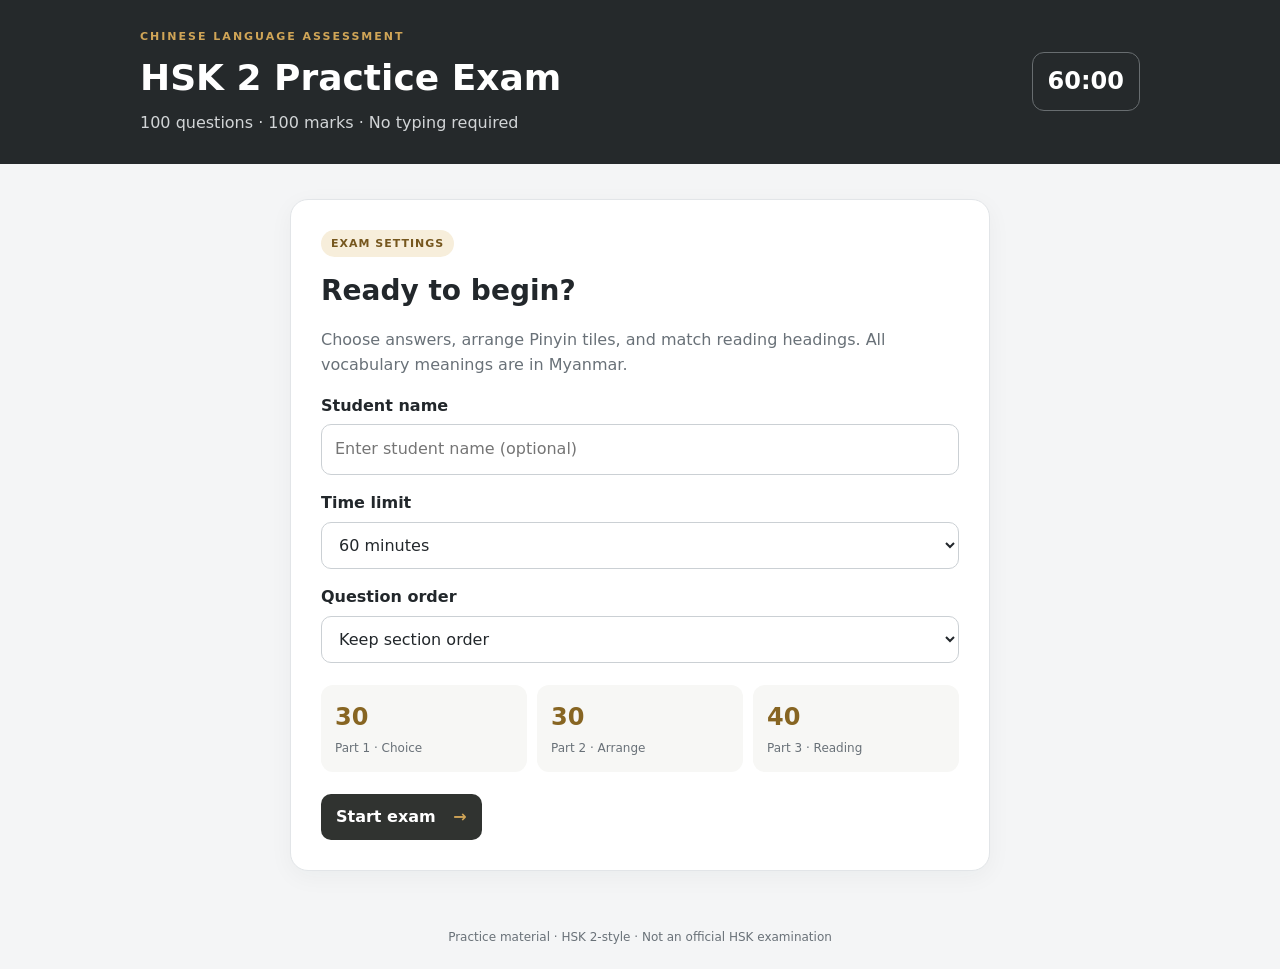
==== index.html @ 3799f6e6 "Add files via upload" ====
<!doctype html>
<html lang="en">
<head>
<meta charset="utf-8"><meta name="viewport" content="width=device-width,initial-scale=1">
<title>Chinese HSK 2 Practice Exam</title><link rel="stylesheet" href="style.css">
</head>
<body>
<header class="top"><div><div class="eyebrow">CHINESE LANGUAGE ASSESSMENT</div><h1>HSK 2 Practice Exam</h1><p>100 questions · 100 marks · No typing required</p></div><div class="clock" id="clock">60:00</div></header>
<main>
<section id="setup" class="panel setup">
 <span class="pill">EXAM SETTINGS</span><h2>Ready to begin?</h2><p>Choose answers, arrange Pinyin tiles, and match reading headings. All vocabulary meanings are in Myanmar.</p>
 <label for="studentName">Student name</label><input id="studentName" placeholder="Enter student name (optional)">
 <label for="duration">Time limit</label><select id="duration"><option value="60">60 minutes</option><option value="45">45 minutes</option><option value="90">90 minutes</option></select>
 <label for="order">Question order</label><select id="order"><option value="original">Keep section order</option><option value="mixed">Shuffle within sections</option></select>
 <div class="structure"><div><b>30</b><span>Part 1 · Choice</span></div><div><b>30</b><span>Part 2 · Arrange</span></div><div><b>40</b><span>Part 3 · Reading</span></div></div>
 <button id="start" class="primary">Start exam <span>→</span></button>
</section>
<section id="exam" class="hidden">
 <div class="exam-head panel"><div><div class="pill" id="partPill">PART 1</div><h2 id="qTitle">Question</h2><p id="studentDisplay"></p><p id="qInstruction"></p></div></div>
 <div class="progress"><div id="progressFill"></div></div>
 <nav id="sectionTabs" class="tabs"></nav>
 <article class="panel question-panel">
 <div class="qmeta"><span id="qCounter">Question 1 of 100</span><span id="markPill">1 mark</span></div>
 <div id="passage" class="passage hidden"></div>
 <div id="answerArea"></div>
 <div class="navigation"><button id="previous" class="secondary">← Previous</button><button id="unanswered" class="secondary">Find unanswered</button><button id="next" class="primary">Next →</button></div>
 </article>
 <div class="submit-row"><span>Answers are saved automatically in this open exam.</span><button id="submit" class="danger">Submit exam</button></div>
</section>
<section id="results" class="hidden">
 <div class="panel result-hero"><span class="pill">EXAM REPORT</span><h2 id="resultTitle">Student report</h2><div class="big-score"><b id="finalScore">0</b><span>/ 100</span></div><h3 id="grade"></h3><p id="summaryText"></p>
 <div class="stats"><div><b id="correctTotal">0</b><span>Correct</span></div><div><b id="wrongTotal">0</b><span>Incorrect / blank</span></div><div><b id="percentTotal">0%</b><span>Percentage</span></div></div>
 <button id="print" class="primary">Print / Save as PDF</button> <button id="again" class="secondary">Back to setup</button></div>
 <div class="panel"><h2>Answer review</h2><div id="answerReview"></div></div>
</section>
</main><footer>Practice material · HSK 2-style · Not an official HSK examination</footer>
<script src="app.js"></script>
</body></html>
---- style.css ----
*{box-sizing:border-box} :root{--ink:#22272b;--muted:#697178;--gold:#d0a557;--bg:#f4f5f6;--panel:#fff;--line:#e2e5e8;--green:#18794e;--red:#b42332}
body{margin:0;background:var(--bg);color:var(--ink);font:16px/1.55 system-ui,-apple-system,"Segoe UI",sans-serif}.top{background:#25292b;color:white;padding:28px max(20px,calc((100% - 1000px)/2));display:flex;align-items:center;justify-content:space-between;gap:20px}.eyebrow{font-size:11px;letter-spacing:2px;color:var(--gold);font-weight:800}.top h1{margin:5px 0;font-size:clamp(25px,4vw,36px)}.top p{margin:0;color:#d2d5d7}.clock{font-size:24px;font-weight:800;border:1px solid #686d70;border-radius:12px;padding:10px 15px;white-space:nowrap}main{max-width:1000px;margin:26px auto;padding:0 16px}.panel{background:var(--panel);border:1px solid var(--line);border-radius:18px;padding:clamp(18px,3vw,30px);box-shadow:0 6px 24px #1b27300b;margin-bottom:18px}.setup{max-width:700px;margin:35px auto}.pill{display:inline-block;background:#f7eedb;color:#76571e;border-radius:999px;padding:5px 10px;font-size:11px;font-weight:800;letter-spacing:1px}.setup h2,.result-hero h2{font-size:28px;margin:12px 0 5px}.setup p{color:var(--muted)}label{display:block;font-weight:700;margin:16px 0 6px}input,select{width:100%;font:inherit;padding:12px 13px;border:1px solid #cbd0d4;border-radius:10px;background:white;color:var(--ink)}button{font:inherit;font-weight:700;border:0;border-radius:10px;padding:11px 15px;cursor:pointer;transition:transform .1s,background .15s}button:active{transform:scale(.98)}button:disabled{opacity:.4;cursor:not-allowed}.primary{background:#303330;color:white}.primary:hover{background:#454a45}.primary span{margin-left:12px;color:var(--gold)}.secondary{background:#eef0f2;color:#30363b}.danger{background:#a82b38;color:white}.structure{display:grid;grid-template-columns:repeat(3,1fr);gap:10px;margin:22px 0}.structure div,.stats div{display:flex;flex-direction:column;gap:3px;padding:14px;background:#f7f7f5;border-radius:12px}.structure b{font-size:24px;color:#876522}.structure span{font-size:12px;color:var(--muted)}.hidden{display:none!important}.exam-head{display:flex;justify-content:space-between;align-items:flex-start;gap:16px}.exam-head h2{margin:12px 0 4px}.exam-head p{margin:0;color:var(--muted)}.scorebox{text-align:right;min-width:110px}.scorebox b{display:block;font-size:30px}.scorebox span{font-size:11px;color:var(--muted)}.progress{height:7px;border-radius:99px;background:#e0e3e5;overflow:hidden;margin:0 0 14px}.progress div{height:100%;width:0;background:var(--gold);transition:width .2s}.tabs{display:flex;gap:8px;overflow-x:auto;padding:2px 0 14px}.tabs button{background:#e9ecee;white-space:nowrap;font-size:13px}.tabs button.active{background:#303330;color:#fff}.qmeta{display:flex;justify-content:space-between;color:var(--muted);font-size:13px;margin-bottom:16px}.qmeta span:last-child{background:#f5f0e5;padding:3px 8px;border-radius:7px;color:#76571e}.passage{background:#f7f8f8;border-left:4px solid var(--gold);padding:16px 18px;border-radius:8px;margin:0 0 22px;font-size:17px;line-height:1.9}.choice-grid{display:grid;grid-template-columns:1fr 1fr;gap:12px}.choice{display:flex;align-items:center;text-align:left;gap:12px;background:#fff;border:1px solid #dfe3e6;padding:15px;min-height:62px;color:var(--ink);font-weight:500}.choice:hover{border-color:#c39a48;background:#fffdf8}.choice.selected{border:2px solid #a77d2f;background:#fbf5e8}.letter{display:grid;place-items:center;flex:0 0 30px;height:30px;border-radius:8px;background:#eef0f2;font-weight:800;font-size:13px}.translation-prompt{font-size:20px;line-height:1.9;background:#f7f8f8;padding:18px;border-radius:10px}.hint{font-size:13px;color:var(--muted)}.tile-bank,.sentence-drop{display:flex;flex-wrap:wrap;gap:10px;min-height:64px;padding:14px;border:1px dashed #c9ced2;border-radius:12px;margin:12px 0}.tile-bank{background:#f8f9f9}.sentence-drop{background:#fffcf5;border-color:#d7b56d}.tile{background:white;border:1px solid #d8dde0;box-shadow:0 2px 0 #dfe2e4;padding:10px 14px;touch-action:manipulation}.tile.placed{background:#f6e9c9;border-color:#d0a557}.navigation{display:flex;gap:8px;justify-content:space-between;flex-wrap:wrap;margin-top:28px;padding-top:20px;border-top:1px solid var(--line)}.submit-row{display:flex;align-items:center;justify-content:space-between;gap:12px;color:var(--muted);font-size:13px;margin:10px 0 28px}.result-hero{text-align:center}.big-score{display:flex;justify-content:center;align-items:baseline;gap:7px;margin:18px 0}.big-score b{font-size:64px;line-height:1}.big-score span{font-size:22px;color:var(--muted)}.stats{display:grid;grid-template-columns:repeat(3,1fr);gap:10px;margin:24px 0}.stats b{font-size:24px}.stats span{color:var(--muted);font-size:12px}.review-item{padding:14px 0;border-bottom:1px solid var(--line);overflow-wrap:anywhere}.review-item p{margin:5px 0;font-size:14px}.right{color:var(--green)}.wrong{color:var(--red)}footer{text-align:center;color:var(--muted);font-size:12px;padding:22px} @media(max-width:600px){.top{padding:20px 16px;align-items:flex-start}.clock{font-size:18px;padding:8px 10px}.top p{font-size:13px}.choice-grid{grid-template-columns:1fr}.exam-head{flex-direction:column}.scorebox{text-align:left}.structure span{font-size:11px}.navigation button{flex:1}.submit-row{align-items:flex-start;flex-direction:column}.panel{border-radius:14px}.big-score b{font-size:54px}}@media print{body{background:white}.top,#setup,#exam,footer,#print,#again{display:none!important}main{max-width:none;margin:0;padding:0}.panel{box-shadow:none;border:0}.review-item{break-inside:avoid}}
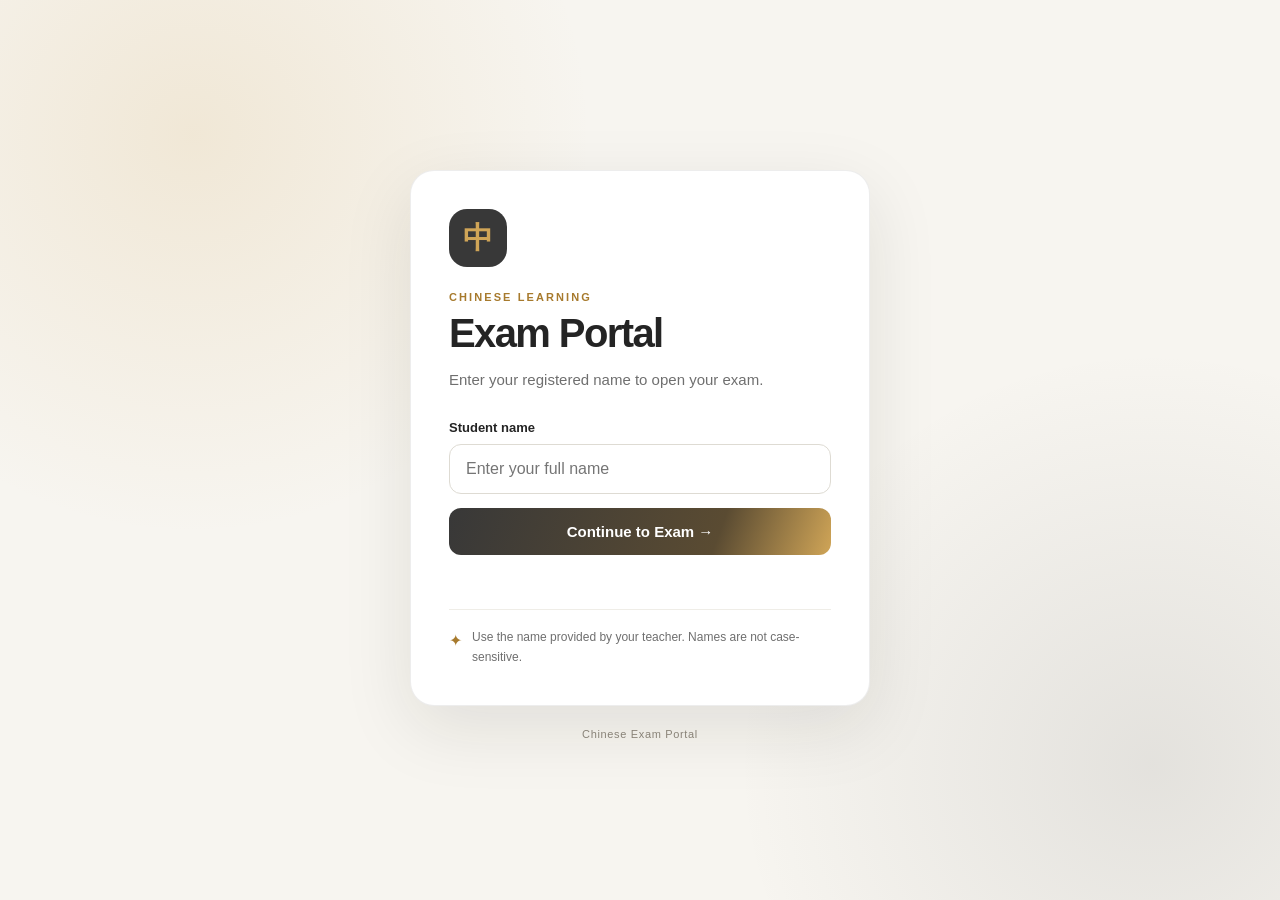
==== commit 6fa56d8e: "Add files via upload" ====
--- a/index.html
+++ b/index.html
@@ -1,38 +1,34 @@
-<!doctype html>
+<!DOCTYPE html>
 <html lang="en">
 <head>
-<meta charset="utf-8"><meta name="viewport" content="width=device-width,initial-scale=1">
-<title>Chinese HSK 2 Practice Exam</title><link rel="stylesheet" href="style.css">
+  <meta charset="UTF-8">
+  <meta name="viewport" content="width=device-width, initial-scale=1.0">
+  <title>Chinese Exam Portal</title>
+  <link rel="stylesheet" href="style.css">
 </head>
 <body>
-<header class="top"><div><div class="eyebrow">CHINESE LANGUAGE ASSESSMENT</div><h1>HSK 2 Practice Exam</h1><p>100 questions · 100 marks · No typing required</p></div><div class="clock" id="clock">60:00</div></header>
-<main>
-<section id="setup" class="panel setup">
- <span class="pill">EXAM SETTINGS</span><h2>Ready to begin?</h2><p>Choose answers, arrange Pinyin tiles, and match reading headings. All vocabulary meanings are in Myanmar.</p>
- <label for="studentName">Student name</label><input id="studentName" placeholder="Enter student name (optional)">
- <label for="duration">Time limit</label><select id="duration"><option value="60">60 minutes</option><option value="45">45 minutes</option><option value="90">90 minutes</option></select>
- <label for="order">Question order</label><select id="order"><option value="original">Keep section order</option><option value="mixed">Shuffle within sections</option></select>
- <div class="structure"><div><b>30</b><span>Part 1 · Choice</span></div><div><b>30</b><span>Part 2 · Arrange</span></div><div><b>40</b><span>Part 3 · Reading</span></div></div>
- <button id="start" class="primary">Start exam <span>→</span></button>
-</section>
-<section id="exam" class="hidden">
- <div class="exam-head panel"><div><div class="pill" id="partPill">PART 1</div><h2 id="qTitle">Question</h2><p id="studentDisplay"></p><p id="qInstruction"></p></div></div>
- <div class="progress"><div id="progressFill"></div></div>
- <nav id="sectionTabs" class="tabs"></nav>
- <article class="panel question-panel">
- <div class="qmeta"><span id="qCounter">Question 1 of 100</span><span id="markPill">1 mark</span></div>
- <div id="passage" class="passage hidden"></div>
- <div id="answerArea"></div>
- <div class="navigation"><button id="previous" class="secondary">← Previous</button><button id="unanswered" class="secondary">Find unanswered</button><button id="next" class="primary">Next →</button></div>
- </article>
- <div class="submit-row"><span>Answers are saved automatically in this open exam.</span><button id="submit" class="danger">Submit exam</button></div>
-</section>
-<section id="results" class="hidden">
- <div class="panel result-hero"><span class="pill">EXAM REPORT</span><h2 id="resultTitle">Student report</h2><div class="big-score"><b id="finalScore">0</b><span>/ 100</span></div><h3 id="grade"></h3><p id="summaryText"></p>
- <div class="stats"><div><b id="correctTotal">0</b><span>Correct</span></div><div><b id="wrongTotal">0</b><span>Incorrect / blank</span></div><div><b id="percentTotal">0%</b><span>Percentage</span></div></div>
- <button id="print" class="primary">Print / Save as PDF</button> <button id="again" class="secondary">Back to setup</button></div>
- <div class="panel"><h2>Answer review</h2><div id="answerReview"></div></div>
-</section>
-</main><footer>Practice material · HSK 2-style · Not an official HSK examination</footer>
-<script src="app.js"></script>
-</body></html>+  <main class="page">
+    <section class="portal-card">
+      <div class="brand-mark" aria-hidden="true">中</div>
+      <p class="eyebrow">CHINESE LEARNING</p>
+      <h1>Exam Portal</h1>
+      <p class="subtitle">Enter your registered name to open your exam.</p>
+
+      <form id="examForm" autocomplete="off">
+        <label for="studentName">Student name</label>
+        <input id="studentName" name="studentName" type="text"
+               placeholder="Enter your full name" required>
+        <button type="submit">Continue to Exam <span aria-hidden="true">→</span></button>
+        <p id="message" class="message" role="status" aria-live="polite"></p>
+      </form>
+
+      <div class="help-note">
+        <span class="lock-icon" aria-hidden="true">✦</span>
+        Use the name provided by your teacher. Names are not case-sensitive.
+      </div>
+    </section>
+    <footer>Chinese Exam Portal</footer>
+  </main>
+  <script src="app.js"></script>
+</body>
+</html>
--- a/style.css
+++ b/style.css
@@ -1,2 +1,168 @@
-*{box-sizing:border-box} :root{--ink:#22272b;--muted:#697178;--gold:#d0a557;--bg:#f4f5f6;--panel:#fff;--line:#e2e5e8;--green:#18794e;--red:#b42332}
-body{margin:0;background:var(--bg);color:var(--ink);font:16px/1.55 system-ui,-apple-system,"Segoe UI",sans-serif}.top{background:#25292b;color:white;padding:28px max(20px,calc((100% - 1000px)/2));display:flex;align-items:center;justify-content:space-between;gap:20px}.eyebrow{font-size:11px;letter-spacing:2px;color:var(--gold);font-weight:800}.top h1{margin:5px 0;font-size:clamp(25px,4vw,36px)}.top p{margin:0;color:#d2d5d7}.clock{font-size:24px;font-weight:800;border:1px solid #686d70;border-radius:12px;padding:10px 15px;white-space:nowrap}main{max-width:1000px;margin:26px auto;padding:0 16px}.panel{background:var(--panel);border:1px solid var(--line);border-radius:18px;padding:clamp(18px,3vw,30px);box-shadow:0 6px 24px #1b27300b;margin-bottom:18px}.setup{max-width:700px;margin:35px auto}.pill{display:inline-block;background:#f7eedb;color:#76571e;border-radius:999px;padding:5px 10px;font-size:11px;font-weight:800;letter-spacing:1px}.setup h2,.result-hero h2{font-size:28px;margin:12px 0 5px}.setup p{color:var(--muted)}label{display:block;font-weight:700;margin:16px 0 6px}input,select{width:100%;font:inherit;padding:12px 13px;border:1px solid #cbd0d4;border-radius:10px;background:white;color:var(--ink)}button{font:inherit;font-weight:700;border:0;border-radius:10px;padding:11px 15px;cursor:pointer;transition:transform .1s,background .15s}button:active{transform:scale(.98)}button:disabled{opacity:.4;cursor:not-allowed}.primary{background:#303330;color:white}.primary:hover{background:#454a45}.primary span{margin-left:12px;color:var(--gold)}.secondary{background:#eef0f2;color:#30363b}.danger{background:#a82b38;color:white}.structure{display:grid;grid-template-columns:repeat(3,1fr);gap:10px;margin:22px 0}.structure div,.stats div{display:flex;flex-direction:column;gap:3px;padding:14px;background:#f7f7f5;border-radius:12px}.structure b{font-size:24px;color:#876522}.structure span{font-size:12px;color:var(--muted)}.hidden{display:none!important}.exam-head{display:flex;justify-content:space-between;align-items:flex-start;gap:16px}.exam-head h2{margin:12px 0 4px}.exam-head p{margin:0;color:var(--muted)}.scorebox{text-align:right;min-width:110px}.scorebox b{display:block;font-size:30px}.scorebox span{font-size:11px;color:var(--muted)}.progress{height:7px;border-radius:99px;background:#e0e3e5;overflow:hidden;margin:0 0 14px}.progress div{height:100%;width:0;background:var(--gold);transition:width .2s}.tabs{display:flex;gap:8px;overflow-x:auto;padding:2px 0 14px}.tabs button{background:#e9ecee;white-space:nowrap;font-size:13px}.tabs button.active{background:#303330;color:#fff}.qmeta{display:flex;justify-content:space-between;color:var(--muted);font-size:13px;margin-bottom:16px}.qmeta span:last-child{background:#f5f0e5;padding:3px 8px;border-radius:7px;color:#76571e}.passage{background:#f7f8f8;border-left:4px solid var(--gold);padding:16px 18px;border-radius:8px;margin:0 0 22px;font-size:17px;line-height:1.9}.choice-grid{display:grid;grid-template-columns:1fr 1fr;gap:12px}.choice{display:flex;align-items:center;text-align:left;gap:12px;background:#fff;border:1px solid #dfe3e6;padding:15px;min-height:62px;color:var(--ink);font-weight:500}.choice:hover{border-color:#c39a48;background:#fffdf8}.choice.selected{border:2px solid #a77d2f;background:#fbf5e8}.letter{display:grid;place-items:center;flex:0 0 30px;height:30px;border-radius:8px;background:#eef0f2;font-weight:800;font-size:13px}.translation-prompt{font-size:20px;line-height:1.9;background:#f7f8f8;padding:18px;border-radius:10px}.hint{font-size:13px;color:var(--muted)}.tile-bank,.sentence-drop{display:flex;flex-wrap:wrap;gap:10px;min-height:64px;padding:14px;border:1px dashed #c9ced2;border-radius:12px;margin:12px 0}.tile-bank{background:#f8f9f9}.sentence-drop{background:#fffcf5;border-color:#d7b56d}.tile{background:white;border:1px solid #d8dde0;box-shadow:0 2px 0 #dfe2e4;padding:10px 14px;touch-action:manipulation}.tile.placed{background:#f6e9c9;border-color:#d0a557}.navigation{display:flex;gap:8px;justify-content:space-between;flex-wrap:wrap;margin-top:28px;padding-top:20px;border-top:1px solid var(--line)}.submit-row{display:flex;align-items:center;justify-content:space-between;gap:12px;color:var(--muted);font-size:13px;margin:10px 0 28px}.result-hero{text-align:center}.big-score{display:flex;justify-content:center;align-items:baseline;gap:7px;margin:18px 0}.big-score b{font-size:64px;line-height:1}.big-score span{font-size:22px;color:var(--muted)}.stats{display:grid;grid-template-columns:repeat(3,1fr);gap:10px;margin:24px 0}.stats b{font-size:24px}.stats span{color:var(--muted);font-size:12px}.review-item{padding:14px 0;border-bottom:1px solid var(--line);overflow-wrap:anywhere}.review-item p{margin:5px 0;font-size:14px}.right{color:var(--green)}.wrong{color:var(--red)}footer{text-align:center;color:var(--muted);font-size:12px;padding:22px} @media(max-width:600px){.top{padding:20px 16px;align-items:flex-start}.clock{font-size:18px;padding:8px 10px}.top p{font-size:13px}.choice-grid{grid-template-columns:1fr}.exam-head{flex-direction:column}.scorebox{text-align:left}.structure span{font-size:11px}.navigation button{flex:1}.submit-row{align-items:flex-start;flex-direction:column}.panel{border-radius:14px}.big-score b{font-size:54px}}@media print{body{background:white}.top,#setup,#exam,footer,#print,#again{display:none!important}main{max-width:none;margin:0;padding:0}.panel{box-shadow:none;border:0}.review-item{break-inside:avoid}}
+* {
+  box-sizing: border-box;
+}
+
+:root {
+  --ink: #242424;
+  --muted: #6f6f6f;
+  --gold: #d0a557;
+  --gold-dark: #a77a2d;
+  --paper: #f7f5f0;
+  --card: #ffffff;
+}
+
+body {
+  margin: 0;
+  min-height: 100vh;
+  font-family: Inter, "Segoe UI", Arial, sans-serif;
+  color: var(--ink);
+  background:
+    radial-gradient(circle at 15% 15%, rgba(208, 165, 87, .17), transparent 30%),
+    radial-gradient(circle at 90% 85%, rgba(56, 56, 56, .10), transparent 30%),
+    var(--paper);
+}
+
+.page {
+  min-height: 100vh;
+  display: flex;
+  flex-direction: column;
+  justify-content: center;
+  align-items: center;
+  padding: 28px 16px 18px;
+}
+
+.portal-card {
+  width: min(100%, 460px);
+  padding: 38px;
+  background: var(--card);
+  border: 1px solid rgba(56, 56, 56, .09);
+  border-radius: 24px;
+  box-shadow: 0 22px 70px rgba(30, 25, 15, .10);
+}
+
+.brand-mark {
+  width: 58px;
+  height: 58px;
+  display: grid;
+  place-items: center;
+  margin-bottom: 24px;
+  border-radius: 18px;
+  background: #383838;
+  color: var(--gold);
+  font-family: Georgia, serif;
+  font-size: 30px;
+  font-weight: 700;
+}
+
+.eyebrow {
+  margin: 0 0 8px;
+  color: var(--gold-dark);
+  font-size: 11px;
+  font-weight: 800;
+  letter-spacing: .19em;
+}
+
+h1 {
+  margin: 0;
+  font-size: clamp(30px, 6vw, 40px);
+  letter-spacing: -.04em;
+}
+
+.subtitle {
+  margin: 12px 0 28px;
+  color: var(--muted);
+  font-size: 15px;
+  line-height: 1.6;
+}
+
+label {
+  display: block;
+  margin-bottom: 9px;
+  font-size: 13px;
+  font-weight: 700;
+}
+
+input {
+  display: block;
+  width: 100%;
+  padding: 15px 16px;
+  border: 1px solid #dedbd3;
+  border-radius: 12px;
+  outline: none;
+  background: #fff;
+  color: var(--ink);
+  font: inherit;
+  transition: border-color .2s, box-shadow .2s;
+}
+
+input:focus {
+  border-color: var(--gold);
+  box-shadow: 0 0 0 4px rgba(208, 165, 87, .16);
+}
+
+button {
+  width: 100%;
+  margin-top: 14px;
+  padding: 15px 18px;
+  border: 0;
+  border-radius: 12px;
+  background: linear-gradient(110deg, #383838, #5a4b32 70%, #d0a557);
+  color: white;
+  font: inherit;
+  font-size: 15px;
+  font-weight: 750;
+  cursor: pointer;
+  transition: transform .2s, box-shadow .2s;
+}
+
+button:hover {
+  transform: translateY(-2px);
+  box-shadow: 0 9px 22px rgba(56, 56, 56, .19);
+}
+
+button:focus-visible {
+  outline: 3px solid rgba(208, 165, 87, .6);
+  outline-offset: 3px;
+}
+
+.message {
+  min-height: 22px;
+  margin: 12px 0 0;
+  font-size: 13px;
+  line-height: 1.5;
+}
+
+.message.error {
+  color: #b42318;
+}
+
+.help-note {
+  display: flex;
+  align-items: flex-start;
+  gap: 10px;
+  margin-top: 20px;
+  padding-top: 18px;
+  border-top: 1px solid #efede7;
+  color: var(--muted);
+  font-size: 12px;
+  line-height: 1.6;
+}
+
+.lock-icon {
+  color: var(--gold-dark);
+  font-size: 16px;
+}
+
+footer {
+  margin-top: 22px;
+  color: #888277;
+  font-size: 11px;
+  letter-spacing: .06em;
+}
+
+@media (max-width: 480px) {
+  .portal-card {
+    padding: 28px 22px;
+    border-radius: 20px;
+  }
+}
